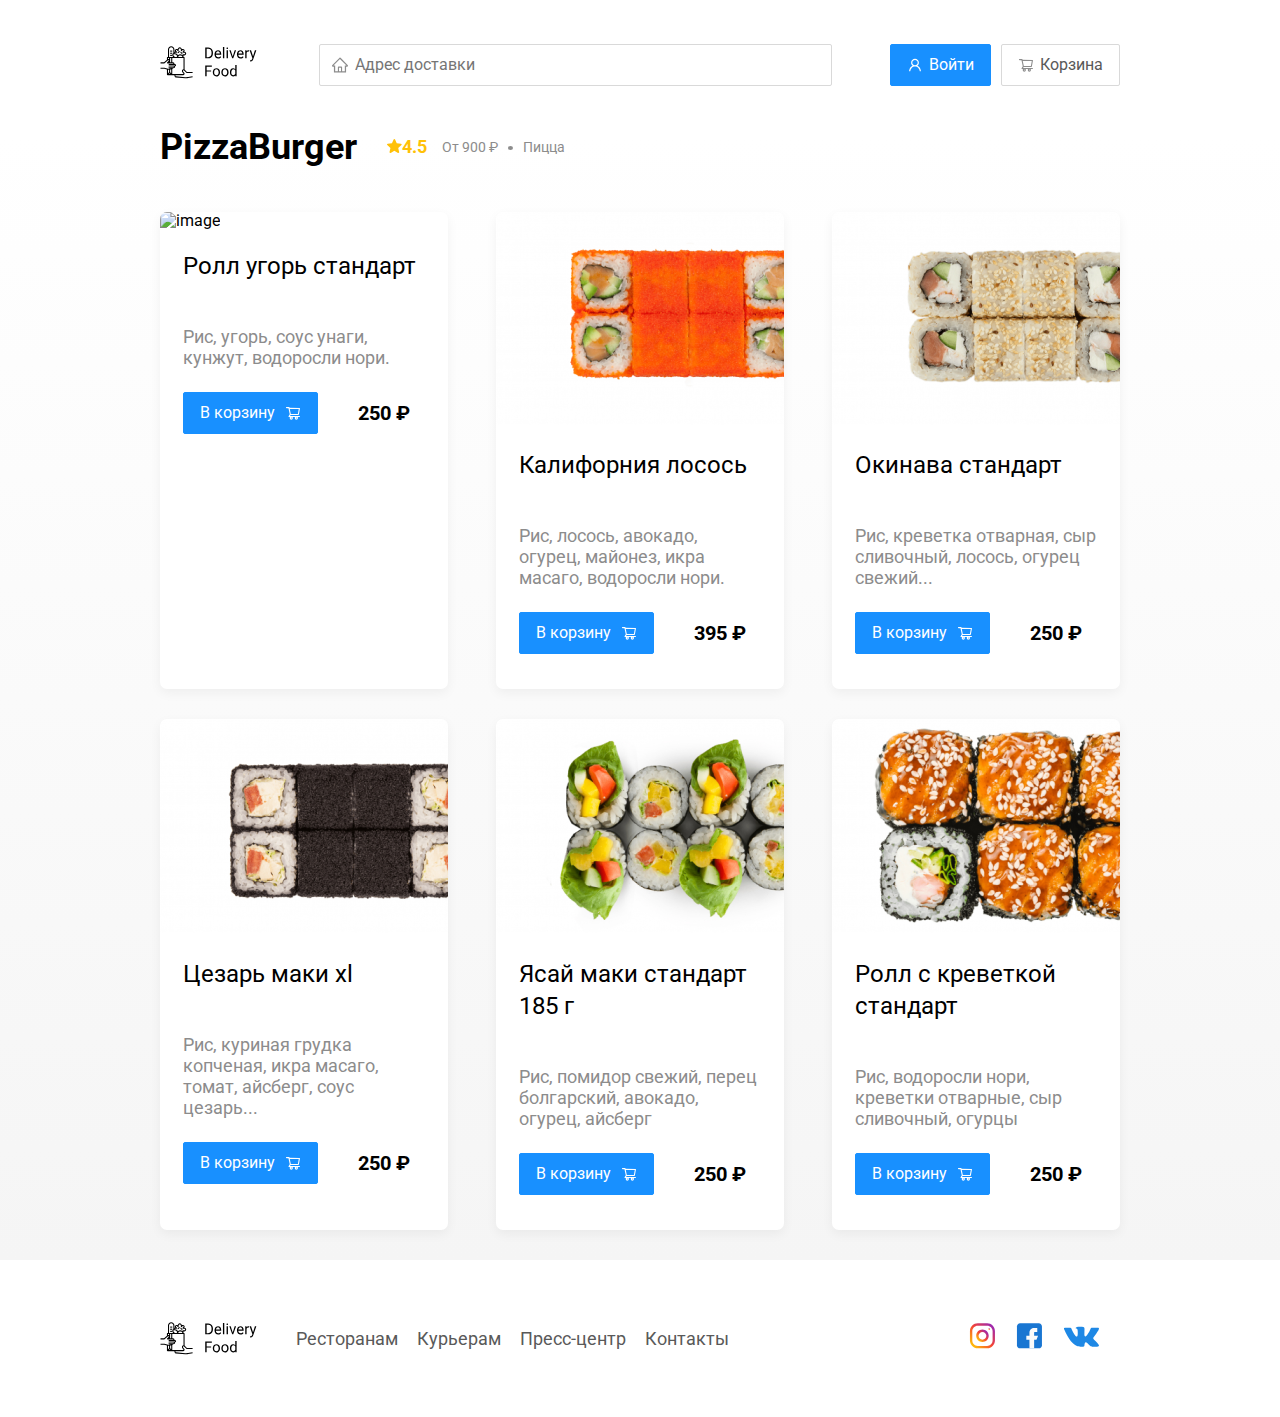
==== restaurant.html @ 831fe130 "Add files via upload" ====
<!DOCTYPE html>
<html lang="en">
<head>
	<meta charset="UTF-8">
	<meta name="viewport" content="width=device-width, initial-scale=1.0"/>
	<title>PizzaBurger - доставка еды на дом</title>
	<link href="https://fonts.googleapis.com/css?family=Roboto:400,700&display=swap&subset=cyrillic" rel="stylesheet">
	<link rel="stylesheet" href="css/normalize.css">
	<link rel="stylesheet" href="css/animate.css">
	<link rel="stylesheet" href="css/style.css">
</head>
<body>
	<div class="container">
		<header class="header">
		<a href="index.html" class="logo">
				<img src="img/logo.svg" alt="Logo"></a>
		<input type="text" class="input input-address" placeholder="Адрес доставки">
		<div class="buttons">
			<button class="button button-primary">
				<img src="img/user.svg" alt="user" class="button-icon">
				<span class="button-text">
					Войти
				</span>
			</button>
			<button class="button" id="card-button">
				<img src="img/shopping-cart.svg" alt="cart" class="button-icon">
				<span class="button-text">
					Корзина
				</span>
			</button>
		</div>
	    </header>
	</div>
	<main class="main">
		<div class="container">
	    <section class="restaurants">
	    	<div class="section-heading">
	    		<h2 class="section-title">
	    			PizzaBurger
	    		</h2>
	    		<div class="card-info">
	    					<div class="rating"><img src="img/Vector.svg" alt="rating">4.5</div>
	    					<div class="price">От 900 ₽</div>
	    					<div class="category">Пицца</div>
	    				</div>
	    	</div>
	    	<div class="cards">
	    		<div class="card wow fadeInUp" data-wow-delay="0.2s">
	    			<img src="img/restaurent1.png." alt="image" class="card-image-restaurent">
	    			<div class="card-text">
	    				<div class="card-heading">
	    					<h3 class="card-title card-title-reg">
	    						Ролл угорь стандарт
	    					</h3>
	    				</div>
	    				<div class="card-info">
	    					<div class="ingredients">Рис, угорь, соус унаги, кунжут, водоросли нори.</div>
	    				</div>
	    				<div class="card-buttons">
	    					<button class="button button-primary">
	    						<span class="button-card-text">
	    							 В корзину
	    						</span>
	    						<img src="img/shopping-cart2.svg" alt="shopping-cart" class="button-card-image">
	    					</button>
	    					<strong>
	    						<div class="card-price-bold">250 ₽</div>
	    					</strong>
	    				</div>
	    			</div>
	    		</div>
	    		<div class="card wow fadeInUp" data-wow-delay="0.4s">
	    			<img src="img/restaurent2.png" alt="image" class="card-image-restaurent">
	    			<div class="card-text">
	    				<div class="card-heading">
	    					<h3 class="card-title card-title-reg">
	    						Калифорния лосось 
	    					</h3>
	    				</div>
	    				<div class="card-info">
	    					<div class="ingredients">Рис, лосось, авокадо, огурец, майонез, икра масаго, водоросли нори.</div>
	    				</div>
	    				<div class="card-buttons">
	    					<button class="button button-primary">
	    						<span class="button-card-text">
	    							 В корзину
	    						</span>
	    						<img src="img/shopping-cart2.svg" alt="shopping-cart" class="button-card-image">
	    					</button>
	    					<strong>
	    						<div class="card-price-bold">395 ₽</div>
	    					</strong>
	    				</div>
	    			</div>
	    		</div>
	    		<div class="card wow fadeInUp" data-wow-delay="0.6s">
	    			<img src="img/restaurent3.png" alt="image" class="card-image-restaurent">
	    			<div class="card-text">
	    				<div class="card-heading">
	    					<h3 class="card-title card-title-reg">
	    						Окинава стандарт
	    					</h3>
	    				</div>
	    				<div class="card-info">
	    					<div class="ingredients"> Рис, креветка отварная, сыр сливочный, лосось, огурец свежий...</div>
	    				</div>
	    				<div class="card-buttons">
	    					<button class="button button-primary">
	    						<span class="button-card-text">
	    							 В корзину
	    						</span>
	    						<img src="img/shopping-cart2.svg" alt="shopping-cart" class="button-card-image">
	    					</button>
	    					<strong>
	    						<div class="card-price-bold">250 ₽</div>
	    					</strong>
	    				</div>
	    			</div>
	    		</div>
	    		<div class="card wow fadeInUp" data-wow-delay="0.2s">
	    			<img src="img/restaurent4.png" alt="image" class="card-image-restaurent">
	    			<div class="card-text">
	    				<div class="card-heading">
	    					<h3 class="card-title card-title-reg">
	    						Цезарь маки хl
	    					</h3>
	    				</div>
	    				<div class="card-info">
	    					<div class="ingredients">Рис, куриная грудка копченая, икра масаго, томат, айсберг, соус цезарь...</div>
	    				</div>
	    				<div class="card-buttons">
	    					<button class="button button-primary">
	    						<span class="button-card-text">
	    							 В корзину
	    						</span>
	    						<img src="img/shopping-cart2.svg" alt="shopping-cart" class="button-card-image">
	    					</button>
	    					<strong>
	    						<div class="card-price-bold">250 ₽</div>
	    					</strong>
	    				</div>
	    			</div>
	    		</div>
	    		<div class="card wow fadeInUp" data-wow-delay="0.4s">
	    			<img src="img/restaurent5.png" alt="image" class="card-image-restaurent">
	    			<div class="card-text">
	    				<div class="card-heading">
	    					<h3 class="card-title card-title-reg">
	    						Ясай маки стандарт 185 г
	    					</h3>
	    				</div>
	    				<div class="card-info">
	    					<div class="ingredients">Рис, помидор свежий, перец болгарский, авокадо, огурец, айсберг</div>
	    				</div>
	    				<div class="card-buttons">
	    					<button class="button button-primary">
	    						<span class="button-card-text">
	    							 В корзину
	    						</span>
	    						<img src="img/shopping-cart2.svg" alt="shopping-cart" class="button-card-image">
	    					</button>
	    					<strong>
	    						<div class="card-price-bold">250 ₽</div>
	    					</strong>
	    				</div>
	    			</div>
	    		</div>
	    		<div class="card wow fadeInUp" data-wow-delay="0.6s">
	    			<img src="img/restaurent6.png" alt="image" class="card-image-restaurent">
	    			<div class="card-text">
	    				<div class="card-heading">
	    					<h3 class="card-title card-title-reg">
	    						Ролл с креветкой стандарт
	    					</h3>
	    				</div>
	    				<div class="card-info">
	    					<div class="ingredients">Рис, водоросли нори, креветки отварные, сыр сливочный, огурцы</div>
	    				</div>
	    				<div class="card-buttons">
	    					<button class="button button-primary">
	    						<span class="button-card-text">
	    							 В корзину
	    						</span>
	    						<img src="img/shopping-cart2.svg" alt="shopping-cart" class="button-card-image">
	    					</button>
	    					<strong>
	    						<div class="card-price-bold">250 ₽</div>
	    					</strong>
	    				</div>
	    			</div>
	    		</div>
	    	</div>
	    </section>
		</div>
	</main>
	<footer class="footer">
		<div class="container">
			<div class="footer-block">
				<img src="img/logo.svg" alt="logo" class="logo footer-logo">
				<nav class="footer-nav">
					<a href="#" class="footer-link">Ресторанам</a>
					<a href="#" class="footer-link">Курьерам</a>
					<a href="#" class="footer-link">Пресс-центр</a>
					<a href="#" class="footer-link">Контакты</a>
				</nav>
				<div class="social-links">
					<a href="#" class="social-link"><img src="img/insta.svg" alt="instagram"></a>
					<a href="#" class="social-link"><img src="img/facebook.svg" alt="Facebook"></a>
					<a href="#" class="social-link"><img src="img/VK.svg" alt="VK"></a>
				</div>
			</div>
		</div>
	</footer>
	<div class="modal">
		<div class="modal-dialog">
			<div class="modal-header">
				<h3 class="modal-title">Корзина</h3>
				<button class="close">&times</button>
			</div>
			<div class="modal-body">
				<div class="food-row">
					<span class="food-name">Ролл угорь стандарт</span>
					<strong class="food-price">
						250 ₽
					</strong>
					<div class="food-counter">
						<button class="counter-button">-</button>
						<span class="counter">
							1
						</span>
						<button class="counter-button">+</button>
					</div>
				</div>
				<div class="food-row">
					<span class="food-name">Ролл угорь стандарт</span>
					<strong class="food-price">
						250 ₽
					</strong>
					<div class="food-counter">
						<button class="counter-button">-</button>
						<span class="counter">
							1
						</span>
						<button class="counter-button">+</button>
					</div>
				</div>
				<div class="food-row">
					<span class="food-name">Ролл угорь стандарт</span>
					<strong class="food-price">
						250 ₽
					</strong>
					<div class="food-counter">
						<button class="counter-button">-</button>
						<span class="counter">
							1
						</span>
						<button class="counter-button">+</button>
					</div>
				</div>
				<div class="food-row">
					<span class="food-name">Ролл угорь стандарт</span>
					<strong class="food-price">
						250 ₽
					</strong>
					<div class="food-counter">
						<button class="counter-button">-</button>
						<span class="counter">
							1
						</span>
						<button class="counter-button">+</button>
					</div>
				</div>
				<div class="food-row">
					<span class="food-name">Ролл угорь стандарт</span>
					<strong class="food-price">
						250 ₽
					</strong>
					<div class="food-counter">
						<button class="counter-button">-</button>
						<span class="counter">
							1
						</span>
						<button class="counter-button">+</button>
					</div>
				</div>
			</div>
			<div class="modal-footer">
				<span class="modal-pricetag">1250 ₽</span>
				<div class="footer-buttons">
					<button class="button button-primary">
						Оформить заказ
					</button>
					<button class="button">
						Отмена
					</button>
				</div>
			</div>
		</div>
	</div>
	<script src="js/wow.min.js"></script>
	<script src="js/main.js"></script>
</body>
</html>
---- css/style.css ----
*{
	box-sizing: border-box;
}

body{
	font-family: 'Roboto', sans-serif;
	padding-top: 44px;
}

.container{
	max-width: 1200px;
	margin: auto;
}

.header{
	display: flex;
	align-items: center;
	justify-content: space-between;
	margin-bottom: 40px;
}

.input{
	background: #fff;
	border: 1px solid #d9d9d9;
	border-radius: 2px;
	font-size: 16px;
	line-height: 24px;
	padding: 8px;
	padding-left: 35px;
	background-repeat: no-repeat;
	background-position: left 11px center;
}

.input-address{
	flex: 0.8;
	background-image: url(../img/home.svg);
	
}

.input-search{
	width: 300px;
	background-image: url(../img/search.svg);
	margin-left: auto;
}


.buttons{
	display: flex;
	align-items: center;
}


.button{
	display: flex;
	align-items: center;
	padding: 8px 16px;
	background: #FFFFFF;
    border: 1px solid #D9D9D9;
    box-sizing: border-box;
    box-shadow: 0px 0px 2px rgba(0, 0, 0, 0.0015);
    border-radius: 2px;
    color: #595959;
    font-size: 16px;
    line-height: 24px;

}

.button-primary{
	background: #1890FF;
	border: 1px solid #1890FF;
	color: #fff;
	margin-right: 10px;
}
.button-card-text{
	margin-right: 10px;
}

.button-icon{
	margin-right: 6px;
}

.promo{
	box-shadow: 0px 7px 12px rgba(158, 158, 163, 0.1);
	background: #FFF1B8 url(../img/promo-image.jpeg) no-repeat top -100px right -247px / 924px;
	border-radius: 10px;
	padding: 68px 70px;
	margin-bottom: 56px;
}

.promo-text{
	max-width: 538px;
	font-style: normal;
    font-weight: normal;
    font-size: 24px;
    line-height: 28px;
    color: #302C34;
}

.promo-title{
	font-style: normal;
	font-weight: bold;
	color: #302C34;
	font-size: 39px;
	line-height: 46px;

}

.section-heading{
	display: flex;
	align-items: center;
	margin-bottom: 44px;
}

.section-title{
	font-style: normal;
    font-weight: bold;
    font-size: 36px;
    line-height: 42px;
    color: #000000;
    margin: 0;
    margin-right: 30px;
}
.cards{
	display: flex;
	flex-wrap: wrap;  /*чтобы карточки переносились*/
	
	justify-content: space-between;
}
.card{
	background: #FFFFFF;
	box-shadow: 0px 4px 12px rgba(0, 0, 0, 0.05);
	border-radius: 7px;
	overflow: hidden;
	margin-bottom: 30px;
	flex-basis: 30%;
	text-decoration: none;
}

.card-image{
	width: 384px;
    height: 250px;
    object-fit: cover; /*чтобы картинка сама обрезалась, автоматически*/
}

.card-text{
	padding-top: 20px;
	padding-bottom: 35px;
	padding-left: 23px;
	padding-right: 23px;
}

.card-heading{
	display: flex;
	align-items: center;
	justify-content: space-between;
	margin-bottom: 44px;
}

.card-title{
	margin: 0;
	font-style: normal;
    font-weight: bold;
    font-size: 24px;
    line-height: 32px;
}
.card-title-reg{
	font-weight: 400;
}

.card-tag{
	font-style: normal;
    font-weight: normal;
    font-size: 12px;
    line-height: 20px;
    color: #fff;
    background: #262626;
    border-radius: 2px;
    padding: 1px 8px;
}

.card-info{
	display: flex;
	align-items: center;
	flex-wrap: wrap;
}

.card-buttons{
	display: flex;
	align-items: center;
	margin-top: 24px;
}
.card-price-bold{
	font-weight: bold;
    font-size: 20px;
    line-height: 32px;
    margin-left: 30px;
}


.rating{
	margin-right: 26px;
	font-size: 18px;
    line-height: 32px;
    color: #FFC107;
    font-weight: bold;
}

.price, .category{
	color: #8C8C8C;
	font-size: 18px;
    line-height: 32px;
}

.price{
	margin-right: 10px;
}

.ingredients{
	color: #8C8C8C;
	font-size: 18px;
    line-height: 21px;

}
.category{
	text-overflow: ellipsis;     /*скрыть часть текста*/
	overflow: hidden;
	white-space: nowrap;
	max-width: 150px;
}
.price:after{
	content: "";
	width: 5px;
	height: 4px;
	background-color: #8C8C8C;
	display: inline-block;
	vertical-align: middle;
	border-radius: 50%;
	margin-left: 10px;
}

.main{
	background: linear-gradient(180deg, rgba(245, 245, 245, 0) 1.04%, #F5F5F5 100%);
}

.footer{
	padding: 60px 0;
}

.footer-block{
	display: flex;
	align-items: center;
	justify-content: space-between;
}

.footer-link{
	display: inline-block;
	color: #595959;
	text-decoration: none;
	font-style: normal;
    font-weight: normal;
    font-size: 18px;
    line-height: 21px;
}

.footer-link:not(last-child){
	margin-right: 15px;
}

.footer-nav{
	margin-right: auto;
	margin-left: 35px;
}

.social-links{
	display: flex;
	align-items: center;

}

.social-link:not(last-child){
	margin-right: 21px;
}

.modal{
	position: fixed;
	left: 0;
	top: 0;
	width: 100%;
	height: 100%;
	background: rgba(0, 0, 0, 0.4);
	display: none;
}
.is-open{
	display: flex;
}

.modal-dialog{
	max-width: 780px;
	width: 95%;
    background: #FFFFFF;
    border-radius: 5px;
    margin: auto;
    padding: 40px 45px;
}
.modal-header{
	display: flex;
	align-items: center;
	justify-content: space-between;
	margin-bottom: 45px;
}
.modal-title{
	margin: 0;
	font-weight: bold;
    font-size: 36px;
    line-height: 42px;
}
.modal-body{
	margin-bottom: 52px;

}
.close{
	font-size: 36px;
	border: none;
	background-color: transparent;
}

.food-row{
	display: flex;
	align-items: flex-start;
	justify-content: space-between;
	padding-bottom: 8px;
	border-bottom: 1px solid #d9d9d9;
	margin-bottom: 15px;
}
.food-name{
	font-weight: normal;
    font-size: 18px;
    line-height: 32px;
}

.food-price{
	margin-left: auto;
	margin-right: 47px;
	font-weight: bold;
    font-size: 20px;
    line-height: 32px;
}
.counter-button{
	display: flex;
	align-items: center;
	justify-content: center;
	width: 39px;
	height: 32px;
	background: #FFFFFF;
    border: 1px solid #40A9FF;
    box-sizing: border-box;
    border-radius: 2px;
    font-weight: normal;
    font-size: 14px;
    line-height: 22px;
    color: #40A9FF;
}

.counter{
	font-size: 16px;
	line-height: 24px;
	margin-left: 10px;
	margin-right: 10px;
}

.food-counter{
	display: flex;
	align-items: center;
}

.modal-footer{
	display: flex;
	align-items: center;
	justify-content: space-between;
}
.modal-pricetag{
	background: #262626;
    border-radius: 5px;
    color: #fff;
    padding: 15px 20px;
}
.footer-buttons{
	display: flex;
	align-items: center;
}

@media (max-width: 1366px) {    /*для ноута*/
 .container{
 	max-width: 960px;
 }
 .promo{
 	background-position: center right -300px;
 	background-size: 750px;
 }

 .rating{
 	margin-right: 15px;
 }

 .category, .price{
 	font-size: 14px;
 }
}

@media(max-width: 992px){
	.container{
		max-width: 750px;
	}
	.promo{
		padding: 50px;
		background-size: 500px;
		background-position: center right -200px;
	}
	.promo-text{
		font-size: 18px;
		max-width: 400px;
	}
	.card{
		flex-basis: 49%;
	}
	.footer-link{
		font-size: 16px;
	}
}

@media(max-width: 768px){
	.container{
		max-width: 560px;
	}
	.card-info{
		flex-wrap: wrap;
	}
	.card .rating{
		flex-basis: 100%;
	}
	.card-title{
		font-size: 18px;
	}
	.promo{
		background-size: 400px;
		background-position: bottom 50px right -200px;
	}
	.promo-title{
		font-size: 24px;
		line-height: 1.4;
	}
	.promo-text{
		margin-top: 0;
	}
}

@media(max-width: 578px){
	.container{
		width: 90%;
	}
	.header{
		flex-wrap: wrap;
	}
	.input-address{
		order: 5;
		margin-top: 15px;
		flex: 1;
	}
	.promo{
		background-image: none;
	}

	.promo-title{
		margin-bottom: 10px;
	}
	.sectiom-title{
		font-size: 20px;
	}
	.card{
		flex-basis: 100%;
	}
	.card-image{
		width: 100%;
	}
	.footer{
		padding: 30px 0;
	}
	.footer-block{
		align-items: flex-start;
	}
	.footer-nav{
		margin-left: 0;
		margin-right: 0;
		order: 0;
		display: flex;
		flex-direction: column;
	}
	.footer-logo{
		order: 1;
		margin-right: 15px;
	}
	.social-links{
		order: 2;
	}
}
@media(max-width: 480px){
	.button-text{
		display: none;
	}
	.button{
		min-height: 40px;
	}
	.button-icon{
		margin: 0;
	}
	.promo{
		padding: 20px;
	}
	.section-heading{
		flex-wrap: wrap;
	}
	.footer-block{
		flex-wrap: wrap;
		flex-direction: column;
		align-items: center;
	}
	.footer-logo{
		order: 0;
		margin-bottom: 20px;
	}
	.footer-nav{
		margin-bottom: 20px;
		text-align: center;
	}
	.footer-link:not(last-child){
		margin-right: 0;
	}
}
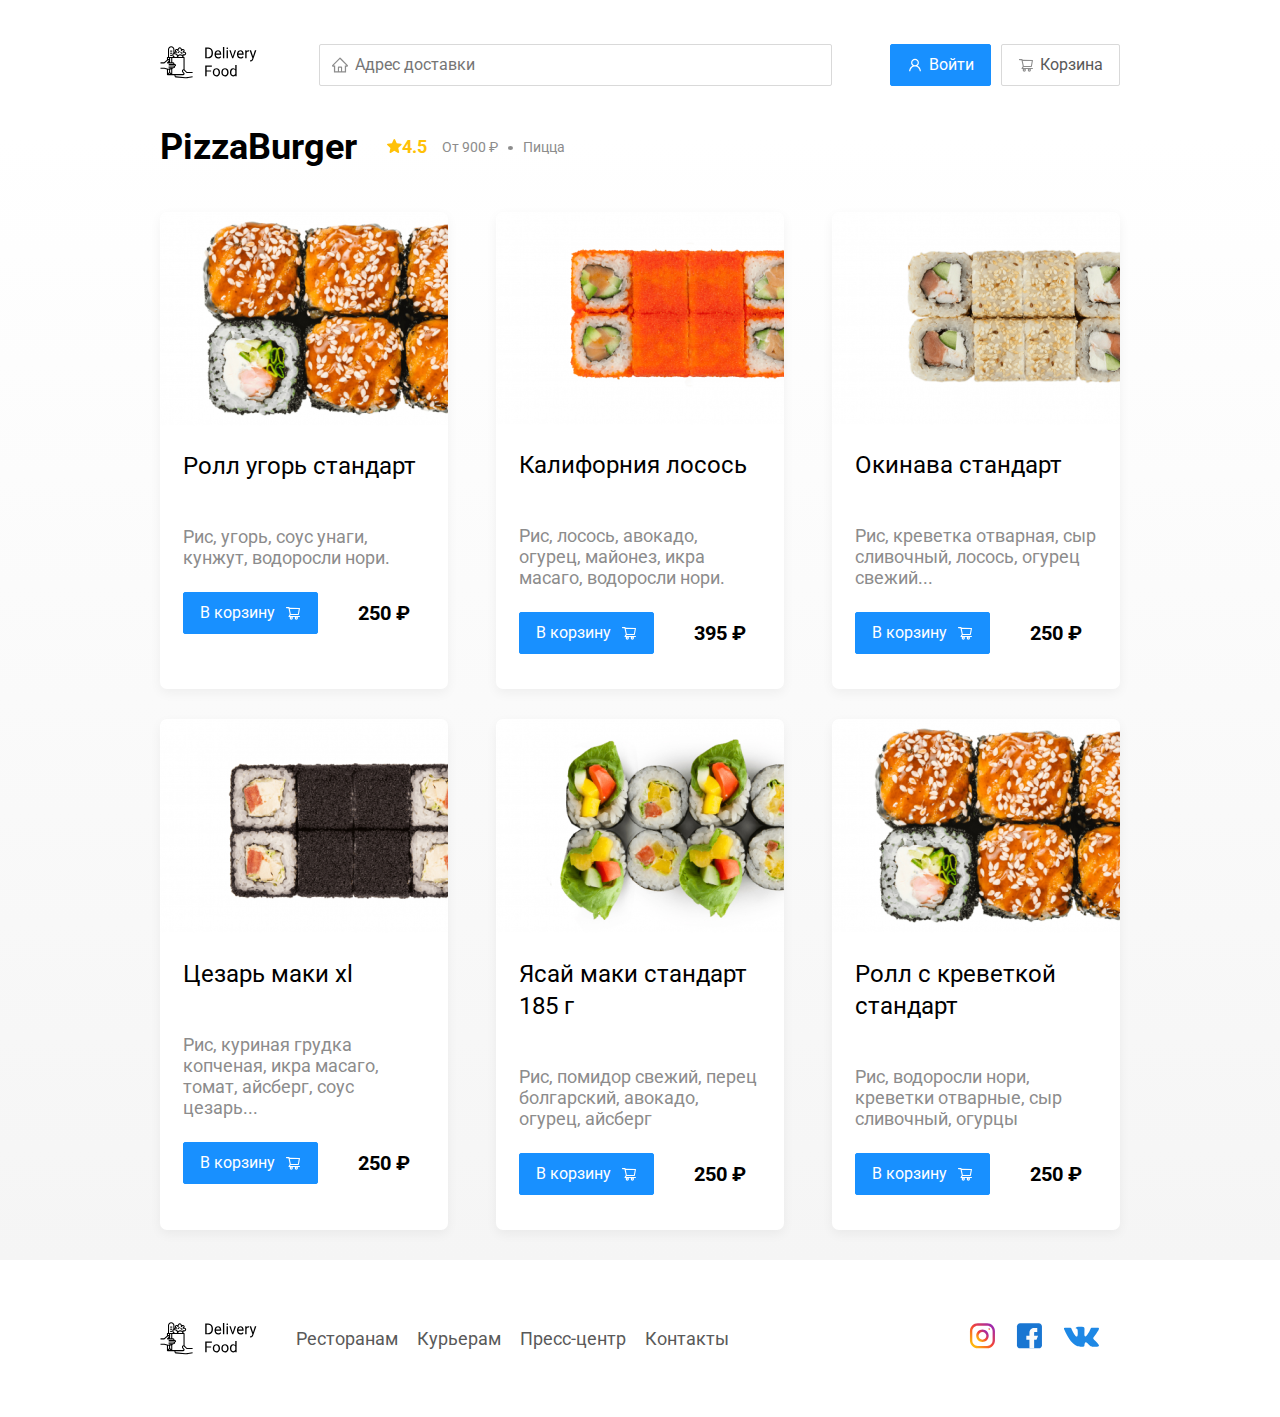
==== commit a2e5bc0b: "Add files via upload" ====
--- a/restaurant.html
+++ b/restaurant.html
@@ -46,7 +46,7 @@
 	    	</div>
 	    	<div class="cards">
 	    		<div class="card wow fadeInUp" data-wow-delay="0.2s">
-	    			<img src="img/restaurent1.png." alt="image" class="card-image-restaurent">
+	    			<img src="img/restaurent6.png" alt="image" class="card-image-restaurent">
 	    			<div class="card-text">
 	    				<div class="card-heading">
 	    					<h3 class="card-title card-title-reg">
